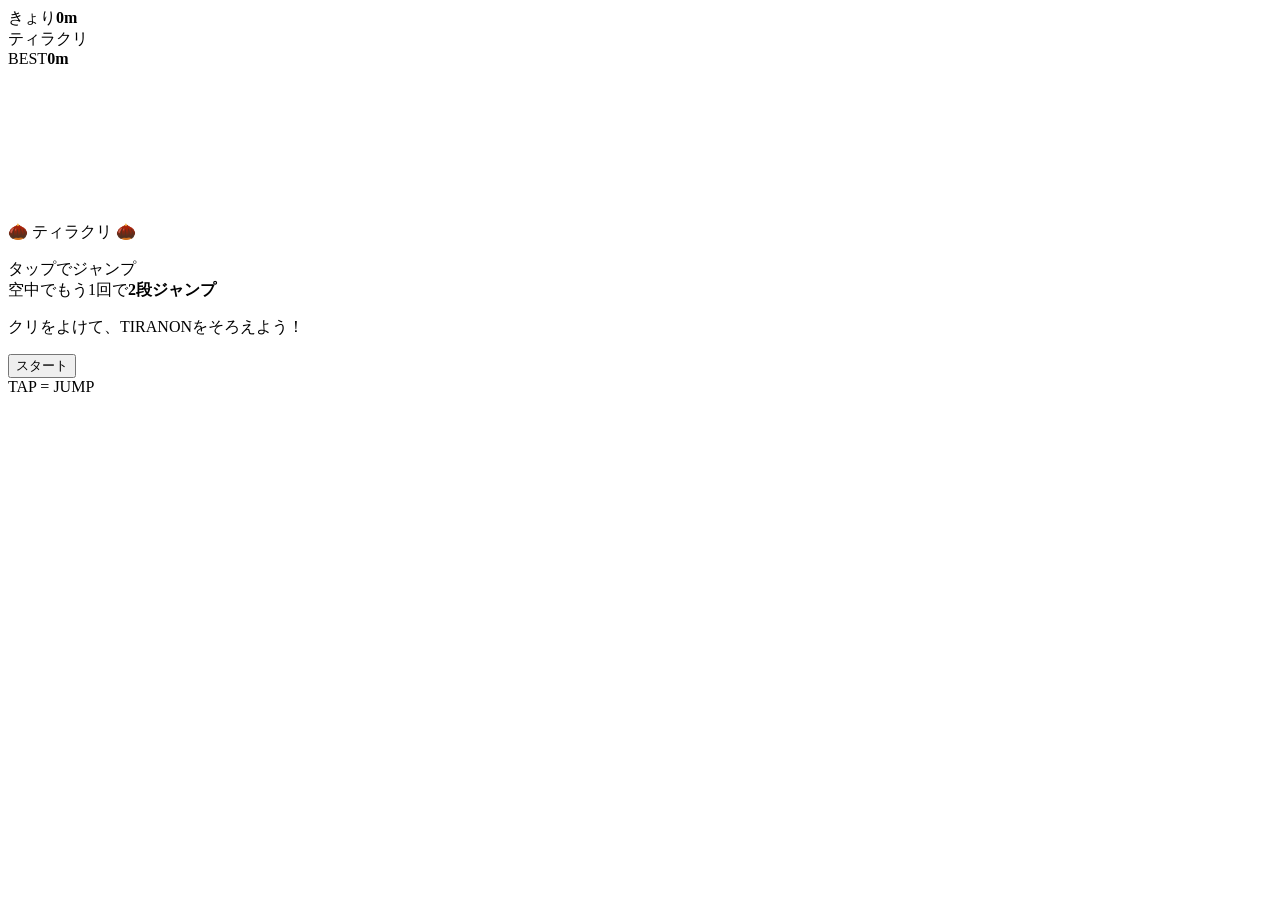
==== tirakuri.html @ 871a12a4 "Add Tirakuri prototype page" ====
<!doctype html>
<html lang="ja">
<head>
  <meta charset="utf-8">
  <meta name="viewport" content="width=device-width,initial-scale=1,maximum-scale=1,user-scalable=no,viewport-fit=cover">
  <meta name="theme-color" content="#dff7ef">
  <title>ティラクリ</title>
  <link rel="stylesheet" href="tirakuri.css?v=20260913-1">
</head>
<body>
  <main class="app" id="app">
    <header class="hud" aria-label="ゲーム情報">
      <div class="hud__metric"><span>きょり</span><strong id="distance">0m</strong></div>
      <div class="hud__title">ティラクリ</div>
      <div class="hud__metric hud__metric--right"><span>BEST</span><strong id="best">0m</strong></div>
    </header>
    <div class="letters" id="letters" aria-label="TIRANONコレクション"></div>
    <section class="game-wrap" id="game-wrap">
      <canvas id="game" aria-label="ティラノンがクリをよけながら走るゲーム"></canvas>
      <div class="fever" id="fever" hidden>
        <div class="fever__label">FEVER!</div>
        <div class="fever__bar"><i id="fever-bar"></i></div>
      </div>
      <div class="overlay" id="start-screen">
        <div class="card">
          <div class="logo">🌰 ティラクリ 🌰</div>
          <p>タップでジャンプ<br>空中でもう1回で<strong>2段ジャンプ</strong></p>
          <p class="small">クリをよけて、TIRANONをそろえよう！</p>
          <button id="start-button" type="button">スタート</button>
        </div>
      </div>
      <div class="overlay" id="game-over" hidden>
        <div class="card">
          <div class="result-title">クリにぶつかったノン！</div>
          <div class="result-distance" id="final-distance">0m</div>
          <div class="new-best" id="new-best" hidden>NEW BEST!</div>
          <button id="restart-button" type="button">もう1回</button>
        </div>
      </div>
      <div class="tap-hint" id="tap-hint">TAP = JUMP</div>
    </section>
  </main>
  <script src="tirakuri.js?v=20260913-1"></script>
</body>
</html>
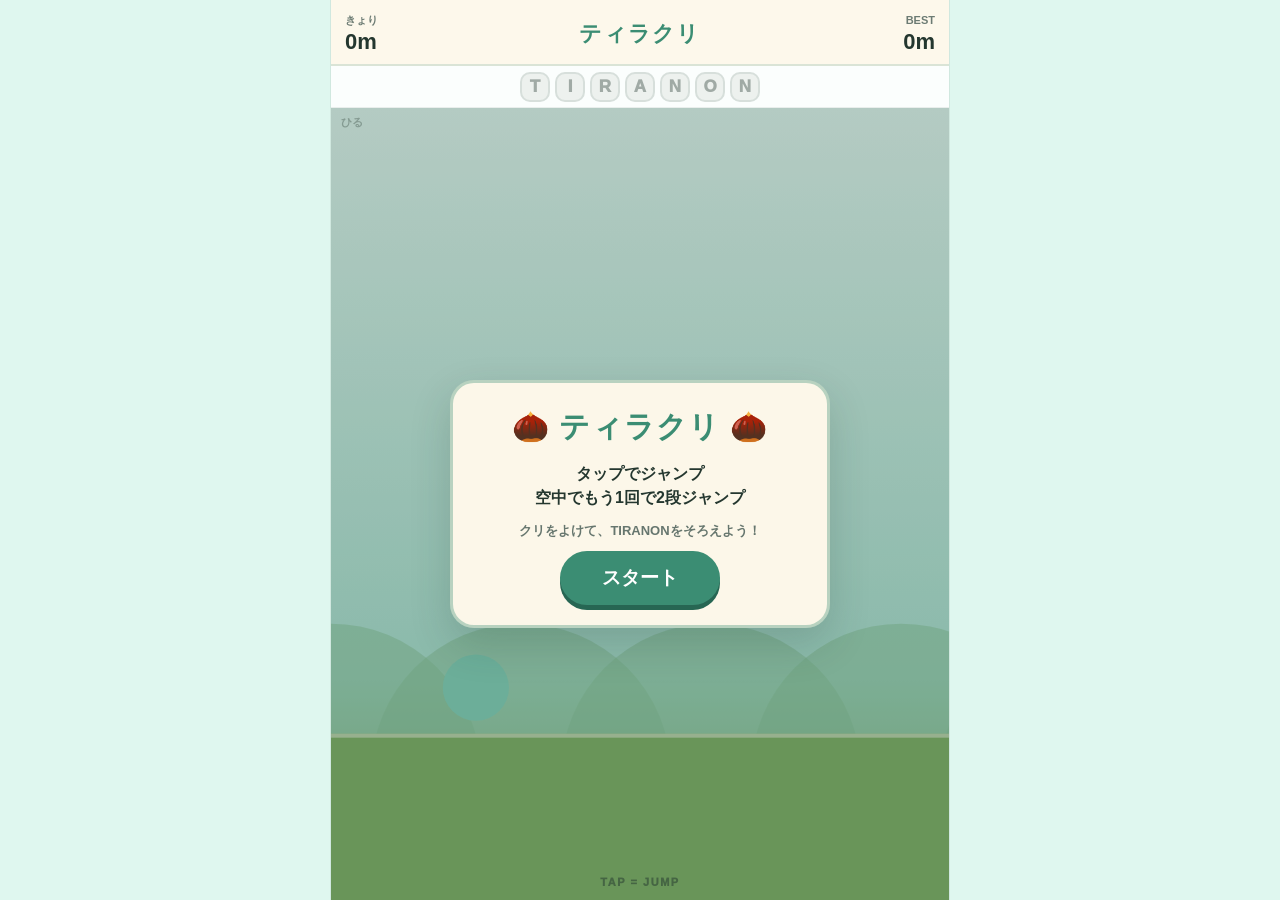
==== commit 8b39d611: "Bust Tirakuri CSS cache after overlay fix" ====
--- a/tirakuri.html
+++ b/tirakuri.html
@@ -5,7 +5,7 @@
   <meta name="viewport" content="width=device-width,initial-scale=1,maximum-scale=1,user-scalable=no,viewport-fit=cover">
   <meta name="theme-color" content="#dff7ef">
   <title>ティラクリ</title>
-  <link rel="stylesheet" href="tirakuri.css?v=20260913-1">
+  <link rel="stylesheet" href="tirakuri.css?v=20260913-2">
 </head>
 <body>
   <main class="app" id="app">
--- a/tirakuri.css
+++ b/tirakuri.css
@@ -0,0 +1,39 @@
+:root{
+  --ink:#24372f;
+  --mint:#8fd6bd;
+  --mint-dark:#3b8d73;
+  --cream:#fff9eb;
+  --orange:#f5a623;
+}
+*{box-sizing:border-box}
+[hidden]{display:none!important}
+html,body{margin:0;width:100%;height:100%;overflow:hidden;background:#dff7ef;font-family:-apple-system,BlinkMacSystemFont,"Hiragino Kaku Gothic ProN","Yu Gothic",sans-serif;color:var(--ink);touch-action:none;overscroll-behavior:none;-webkit-user-select:none;user-select:none}
+body{padding-top:env(safe-area-inset-top);padding-bottom:env(safe-area-inset-bottom)}
+.app{height:100%;display:flex;flex-direction:column;min-height:0}
+.hud{height:66px;flex:none;display:grid;grid-template-columns:1fr auto 1fr;align-items:center;padding:8px 14px 4px;background:rgba(255,249,235,.94);border-bottom:2px solid rgba(59,141,115,.18);z-index:4}
+.hud__title{font-weight:900;font-size:22px;letter-spacing:.06em;color:var(--mint-dark)}
+.hud__metric{display:flex;flex-direction:column;line-height:1.05;font-size:11px;font-weight:800;color:#6c7b73}
+.hud__metric strong{font-size:22px;color:var(--ink);margin-top:3px}
+.hud__metric--right{text-align:right;align-items:flex-end}
+.letters{height:42px;flex:none;display:flex;align-items:center;justify-content:center;gap:5px;background:rgba(255,255,255,.88);z-index:3;border-bottom:1px solid rgba(36,55,47,.08)}
+.letter-slot{width:30px;height:30px;border-radius:10px;display:grid;place-items:center;font-weight:1000;font-size:17px;background:#edf1ee;color:#a0aaa5;border:2px solid #d7dfdb;transition:.16s transform,.16s background,.16s color}
+.letter-slot.collected{background:#ffe08a;color:#7a4a00;border-color:#f2bc35;transform:translateY(-2px) scale(1.06)}
+.game-wrap{position:relative;flex:1;min-height:0;overflow:hidden;background:#cceee5}
+canvas{display:block;width:100%;height:100%;touch-action:none}
+.overlay{position:absolute;inset:0;display:grid;place-items:center;padding:24px;background:rgba(28,45,38,.22);z-index:10}
+.card{width:min(88vw,380px);text-align:center;background:rgba(255,249,235,.97);border:3px solid rgba(59,141,115,.35);border-radius:24px;padding:24px 20px 20px;box-shadow:0 16px 40px rgba(27,55,44,.18)}
+.logo{font-size:30px;font-weight:1000;color:var(--mint-dark);margin-bottom:14px;letter-spacing:.04em}
+.card p{font-weight:800;line-height:1.55;margin:10px 0}
+.card .small{font-size:13px;color:#66766e;font-weight:700}
+button{appearance:none;border:0;border-radius:999px;background:var(--mint-dark);color:white;font-weight:1000;font-size:19px;padding:14px 32px;min-width:160px;box-shadow:0 5px 0 #276653;touch-action:manipulation}
+button:active{transform:translateY(3px);box-shadow:0 2px 0 #276653}
+.result-title{font-size:20px;font-weight:1000;margin-bottom:6px}
+.result-distance{font-size:46px;font-weight:1000;color:var(--mint-dark);margin:6px 0 2px}
+.new-best{display:inline-block;margin:4px 0 12px;padding:5px 12px;border-radius:999px;background:#ffe08a;color:#7a4a00;font-weight:1000;font-size:13px}
+.tap-hint{position:absolute;left:50%;bottom:12px;transform:translateX(-50%);font-size:11px;font-weight:1000;letter-spacing:.14em;color:rgba(36,55,47,.5);z-index:2;pointer-events:none}
+.fever{position:absolute;top:10px;left:50%;transform:translateX(-50%);width:min(72vw,330px);z-index:6;pointer-events:none;text-align:center}
+.fever__label{display:inline-block;padding:5px 14px;border-radius:999px;background:#ffcf3f;color:#743e00;font-weight:1000;font-size:18px;box-shadow:0 3px 0 rgba(116,62,0,.18);animation:pulse .5s alternate infinite}
+.fever__bar{height:8px;margin-top:6px;background:rgba(255,255,255,.7);border-radius:999px;overflow:hidden;border:1px solid rgba(116,62,0,.2)}
+.fever__bar i{display:block;height:100%;width:100%;background:#ff9c1a;transform-origin:left center}
+@keyframes pulse{to{transform:scale(1.08)}}
+@media (min-width:700px){.app{max-width:620px;margin:0 auto;border-left:1px solid rgba(36,55,47,.08);border-right:1px solid rgba(36,55,47,.08)}}
